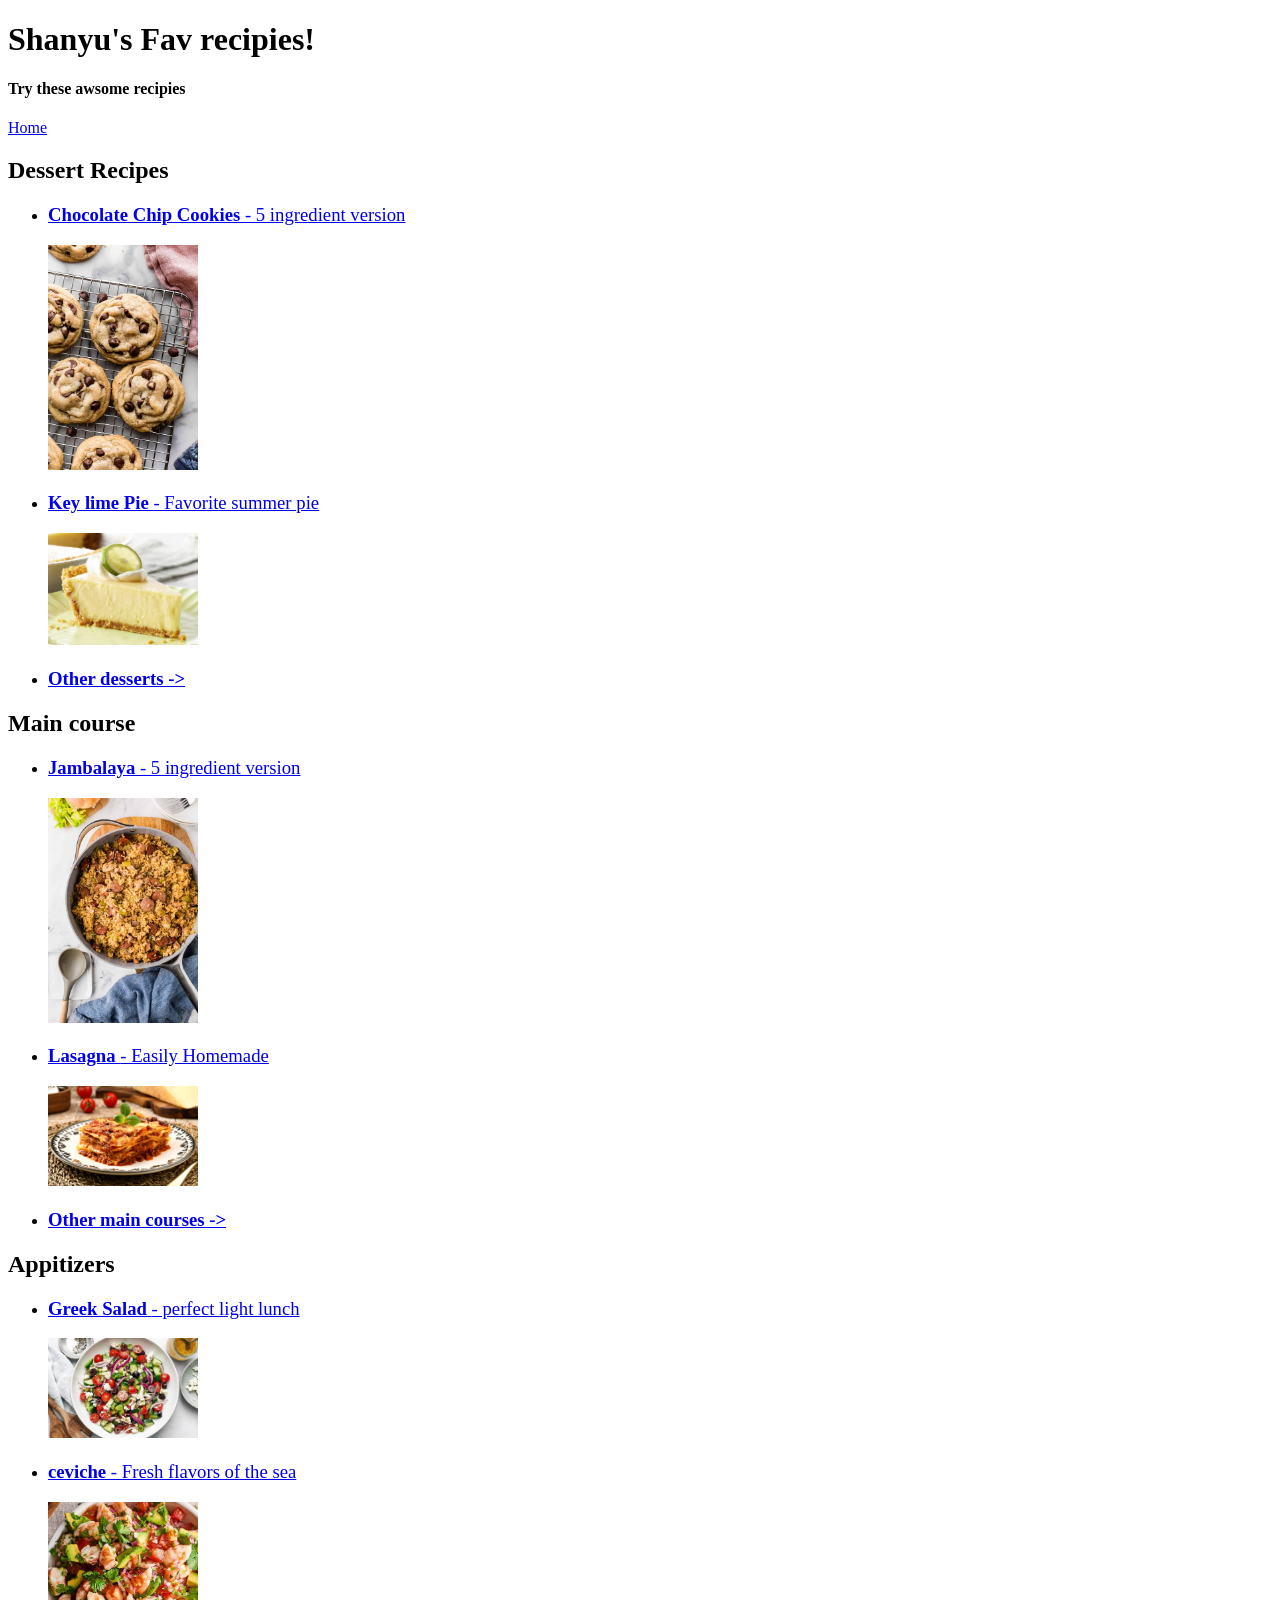
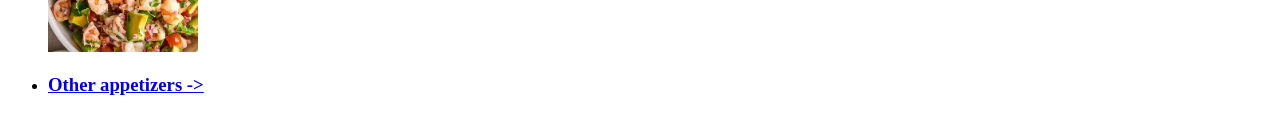
==== html/index.html @ b27feed3 "the full site, with main page, sections and individual recipies" ====
<!doctype html>
<html lang="en">
<head>
    <meta charset="UTF-8">
    <meta name="viewport" content="width=device-width, initial-scale=1">
    <title>Shanyu's Fav recipies!</title> <!-- Main heading on tab -->
</head>

<body>
    <h1>Shanyu's Fav recipies!</h1> <!-- Main heading of page -->
    <h4>Try these awsome  recipies</h4>

    <a href="index.html"> Home </a>

    <section>
        <h2>Dessert Recipes</h2>
        <ul >
            <li>
                <a href="cookie.html" >
                    <h3>Chocolate Chip Cookies <span style="font-weight: normal;"> - 5 ingredient version</span> </h3>
                    <img src="../images/desserts/cookies.jpeg" alt="Chocolate chip cookies" width="150">
                </a>
            </li>
            <li>
                <a href="https://www.youtube.com/watch?v=fC7oUOUEEi4">
                    <h3> Key lime Pie <span style="font-weight: normal;"> - Favorite summer pie </span> </h3>
                    <img src="../images/desserts/keyLimePie.jpeg" alt="Key Lime Pie" width="150">
                </a>
            </li>
            <li>
                <a href="dessertsPage.html">
                    <h3>Other desserts -> </h3>
                </a>
            </li>

        </ul>
    </section>

    <section>
        <h2>Main course</h2>
        <ul >
            <li>
                <a href="jambalaya.html" >
                    <h3>Jambalaya <span style="font-weight: normal;"> - 5 ingredient version</span> </h3>
                    <img src="../images/mainCourse/jambalaya.jpeg" alt="Chocolate chip cookies" width="150">
                </a>
            </li>
            <li>
                <a href="https://www.youtube.com/watch?v=kaPgkpgIy58">
                    <h3> Lasagna <span style="font-weight: normal;"> - Easily Homemade </span> </h3>
                    <img src="../images/mainCourse/lasagna.jpg" alt="Lasagna" width="150">
                </a>
            </li>
            <li>
                <a href="mainCoursePage.html.html">
                    <h3>Other main courses -> </h3>
                </a>
            </li>



        </ul>
    </section>

    <section>
        <h2>Appitizers</h2>
        <ul >
            <li>
                <a href="greekSalad.html" >
                    <h3> Greek Salad <span style="font-weight: normal;"> - perfect light lunch </span> </h3>
                    <img src="../images/appitizer/greekSalad.jpeg" alt="Greek Salad" width="150">
                </a>
            </li>
            <li>
                <a href="https://www.youtube.com/watch?v=q0ZpOgpEiqs&list=RDq0ZpOgpEiqs&start_radio=1">
                    <h3> ceviche <span style="font-weight: normal;"> - Fresh flavors of the sea </span> </h3>
                    <img src="../images/appitizer/ceviche.jpg" alt="Ceviche" width="150">
                </a>
            </li>
            <li>
                <a href="appetizersPage.html">
                    <h3>Other appetizers -> </h3>
                </a>
            </li>

        </ul>
    </section>

</body>
</html>
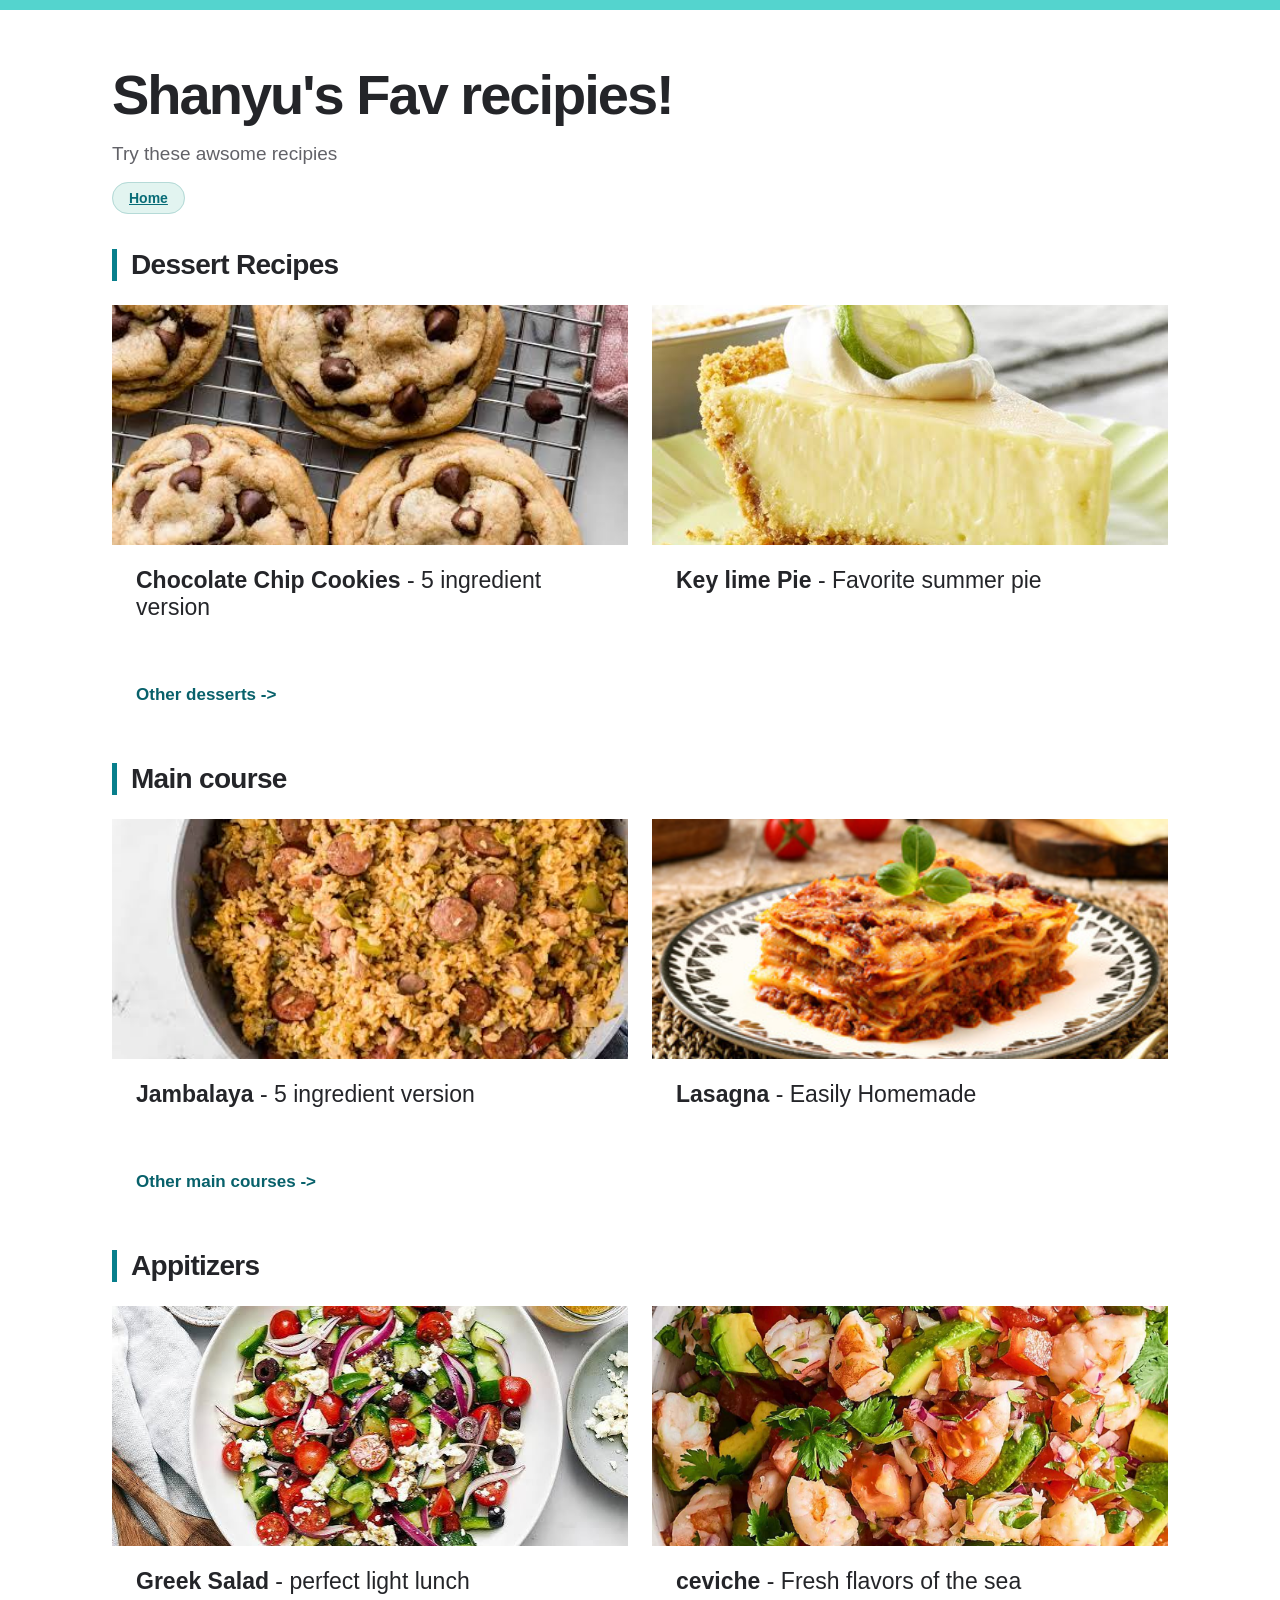
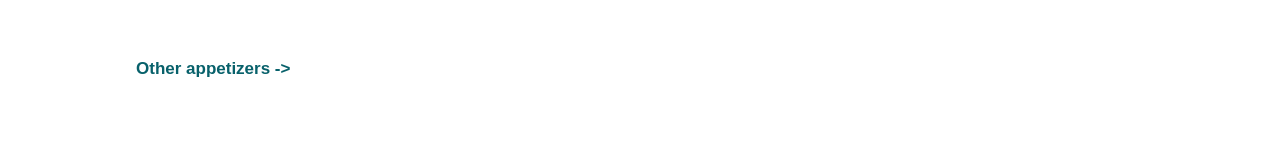
==== commit c990a375: "the full site, with main page, sections and individual recipies// now added css and small changeg to" ====
--- a/html/index.html
+++ b/html/index.html
@@ -4,6 +4,7 @@
     <meta charset="UTF-8">
     <meta name="viewport" content="width=device-width, initial-scale=1">
     <title>Shanyu's Fav recipies!</title> <!-- Main heading on tab -->
+    <link rel="stylesheet" href="../css.css">
 </head>
 
 <body>
@@ -14,7 +15,7 @@
 
     <section>
         <h2>Dessert Recipes</h2>
-        <ul >
+        <ul class="recipe-grid">
             <li>
                 <a href="cookie.html" >
                     <h3>Chocolate Chip Cookies <span style="font-weight: normal;"> - 5 ingredient version</span> </h3>
@@ -27,7 +28,7 @@
                     <img src="../images/desserts/keyLimePie.jpeg" alt="Key Lime Pie" width="150">
                 </a>
             </li>
-            <li>
+            <li class="browse-more">
                 <a href="dessertsPage.html">
                     <h3>Other desserts -> </h3>
                 </a>
@@ -38,7 +39,7 @@
 
     <section>
         <h2>Main course</h2>
-        <ul >
+        <ul class="recipe-grid">
             <li>
                 <a href="jambalaya.html" >
                     <h3>Jambalaya <span style="font-weight: normal;"> - 5 ingredient version</span> </h3>
@@ -51,8 +52,8 @@
                     <img src="../images/mainCourse/lasagna.jpg" alt="Lasagna" width="150">
                 </a>
             </li>
-            <li>
-                <a href="mainCoursePage.html.html">
+            <li class="browse-more">
+                <a href="mainCoursePage.html">
                     <h3>Other main courses -> </h3>
                 </a>
             </li>
@@ -64,7 +65,7 @@
 
     <section>
         <h2>Appitizers</h2>
-        <ul >
+        <ul class="recipe-grid">
             <li>
                 <a href="greekSalad.html" >
                     <h3> Greek Salad <span style="font-weight: normal;"> - perfect light lunch </span> </h3>
@@ -77,7 +78,7 @@
                     <img src="../images/appitizer/ceviche.jpg" alt="Ceviche" width="150">
                 </a>
             </li>
-            <li>
+            <li class="browse-more">
                 <a href="appetizersPage.html">
                     <h3>Other appetizers -> </h3>
                 </a>
--- a/css.css
+++ b/css.css
@@ -0,0 +1,249 @@
+* {
+    box-sizing: border-box;
+}
+
+html {
+    background-color: #ffffff;
+    border-top: 10px solid #54d4ce;
+}
+
+body {
+    max-width: 1120px;
+    margin: 0 auto; /* auto centers the page horizontally. */
+    padding: 52px 32px 72px; /* top, left and right, bottom */
+    font-family: Arial, Helvetica, sans-serif;
+    color: #242529;
+}
+
+h1 {
+    max-width: 850px;
+    margin: 0 0 16px;
+    font-size: 56px;
+    font-weight: 800;
+    letter-spacing: -2px;
+}
+
+h2 {
+    margin: 0 0 22px;
+    padding-left: 14px;
+    border-left: 5px solid #087f8c;
+    font-size: 28px;
+    letter-spacing: -0.7px;
+}
+
+
+body > h4 {
+    margin: 0 0 24px;
+    color: #626268;
+    font-size: 19px;
+    font-weight: normal;
+}
+
+a {
+    color: #086c77;
+}
+
+a:hover {
+    color: #034b53;
+}
+
+
+body > a {
+    padding: 7px 16px;
+    margin-bottom: 12px;
+    border: 1px solid #b5dad7;
+    border-radius: 30px;
+    background-color: #e2f4f0;
+    font-size: 14px;
+    font-weight: bold;
+}
+
+section {
+    margin-top: 42px;
+}
+
+img {
+    display: block; /* Removes the small gap below inline images. */
+    max-width: 100%;
+    height: auto;
+}
+
+
+.recipe-grid {
+    display: grid;
+    grid-template-columns: repeat(2, 1fr); /* Two equally wide columns. */
+    gap: 24px;
+    padding: 0;
+    margin: 24px 0 0;
+    list-style: none; /* nothing for the list BLANKKKKKKK*/
+}
+
+.recipe-grid > li {
+    min-width: 0;
+}
+
+.recipe-grid a {
+    display: flex;
+    flex-direction: column;
+    height: 100%;
+    overflow: hidden; /* Clips the photo stops it . */
+    background-color: #ffffff;
+    color: #242529;
+    text-decoration: none;
+}
+
+.recipe-grid img {
+    order: -1; /* Shows the photo above its title in this flex container. */
+    width: 100%;
+    height: 240px;
+    object-fit: cover; /* Fills the photo area without stretching. */
+}
+
+.recipe-grid h3 {
+    margin: 0;
+    padding: 22px 24px 24px;
+    font-size: 23px;
+}
+
+
+.browse-more a {
+    border-color: #c4e6df;
+    color: #08616b;
+    box-shadow: none;
+}
+
+.browse-more h3 {
+    padding: 16px 24px;
+    font-size: 17px;
+}
+
+
+
+.recipe-page {
+    max-width: 900px; /* Shorter lines make instructions easier to read. */
+}
+
+.recipe-page > h3 {
+    margin-top: 24px;
+    font-size: 19px;
+    font-weight: normal;
+    line-height: 1.7;
+}
+
+.recipe-page > h5 {
+    color: #626268;
+    font-size: 13px;
+    font-weight: normal;
+}
+
+.recipe-page > img {
+    width: 100%;
+    max-height: 460px;
+    object-fit: cover;
+    margin: 28px 0;
+    border-radius: 18px;
+    box-shadow: 0 8px 24px #2425291a;
+}
+
+.recipe-page section {
+    padding: 28px;
+    border: 1px solid #e4e2dc;
+    border-radius: 16px;
+    background-color: #ffffff;
+    box-shadow: 4px 4px 0 #e7e4dc;
+}
+
+
+#ingredients {
+    background-color: #eaf6f1;
+}
+
+.recipe-page li {
+    margin-bottom: 12px;
+    padding-left: 6px;
+}
+
+.recipe-page li::marker {
+    color: #087f8c; /*bullet point or list*/
+    font-weight: bold;
+}
+
+table {
+    width: 100%;
+    border-collapse: collapse;
+}
+
+th, td {
+    padding: 12px 8px;
+    border-bottom: 1px solid #e4e2dc;
+    text-align: left;
+}  /*for table */
+
+
+
+
+
+/*!*universal selector*!*/
+/**{*/
+/*    color: sienna;*/
+/*}*/
+/*!*element selector*!*/
+/*h1{*/
+/*    background-color: blanchedalmond;*/
+/*}*/
+/*p{*/
+/*    color: black;*/
+
+/*}*/
+/*!*for class*!*/
+/*.alert-text{*/
+
+/*    color: deeppink;*/
+/*}*/
+/*!*p element and (.) class together is this *!*/
+/*p.alert-text{*/
+
+/*}*/
+/*!*# for id *!*/
+/*#nutritionFacts{*/
+/* color: saddlebrown;*/
+/*}*/
+/*!*grouping *!*/
+/*ul,ol {*/
+/*    list-style-position: unset;*/
+/*}*/
+/*!*extending*!*/
+/*ul{*/
+/*    list-style-position: inside;*/
+/*    list-style-type: circle;*/
+/*}*/
+/*ol{*/
+/*    list-style-position: outside;*/
+/*    list-style-type: upper-roman;*/
+/*}*/
+
+/*h2 + p.alert-text{*/
+/*    color: gray;*/
+/*}*/
+/*!*decendent combinator / direct child or other decendent*!*/
+/*a p {*/
+/*    color: coral;*/
+/*}*/
+/*!*direct decendent also p alert text *!*/
+/*h1 > p.alert-text{*/
+
+/*}*/
+/*!*same specificity later one take place, only resolves conflict *!*/
+/*!*selectors & conbinators*!*/
+/*!*styling conflicts*!*/
+
+/*!*border box reset *!*/
+/*html *{*/
+/*    box-sizing: border-box;*/
+
+/*}*/
+/**, *:before, *:after, *:after {*/
+/*    box-sizing: inherit;*/
+/*}*/
+
+/*!*in line elements?*!*/
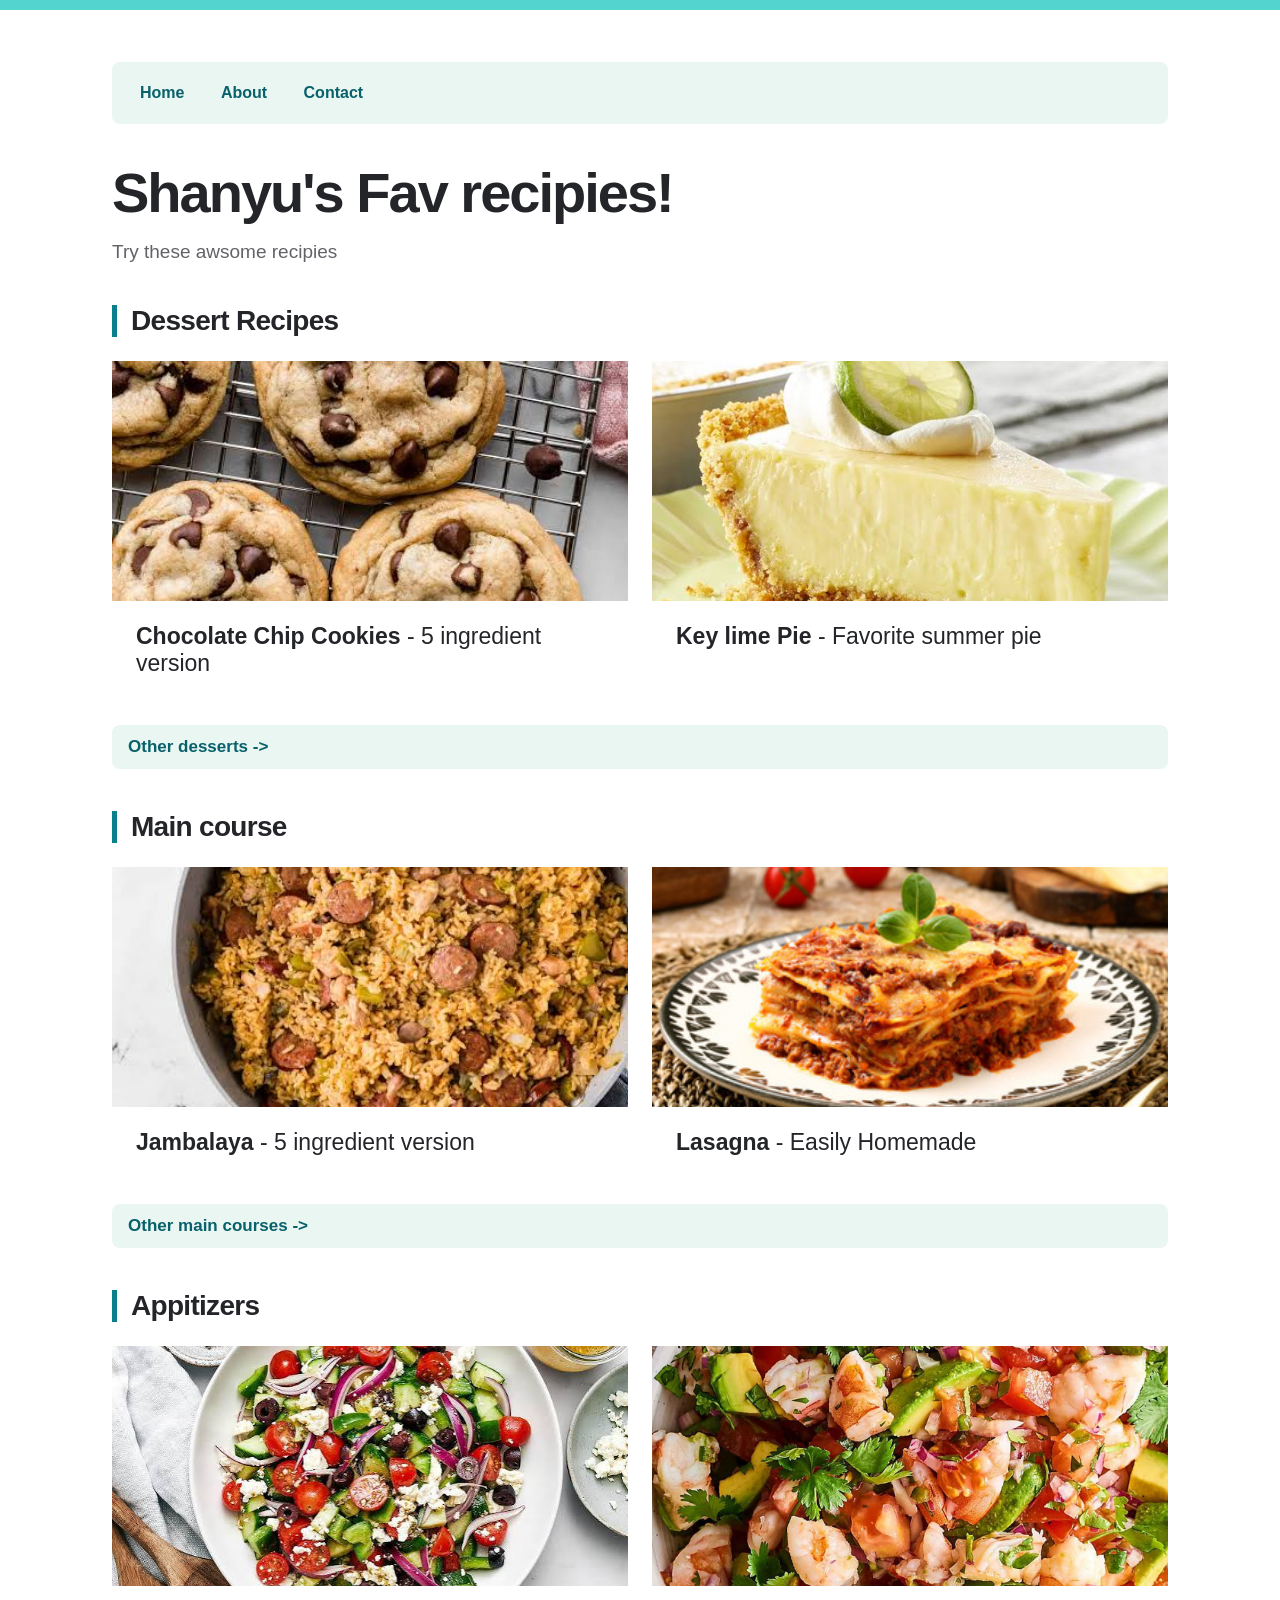
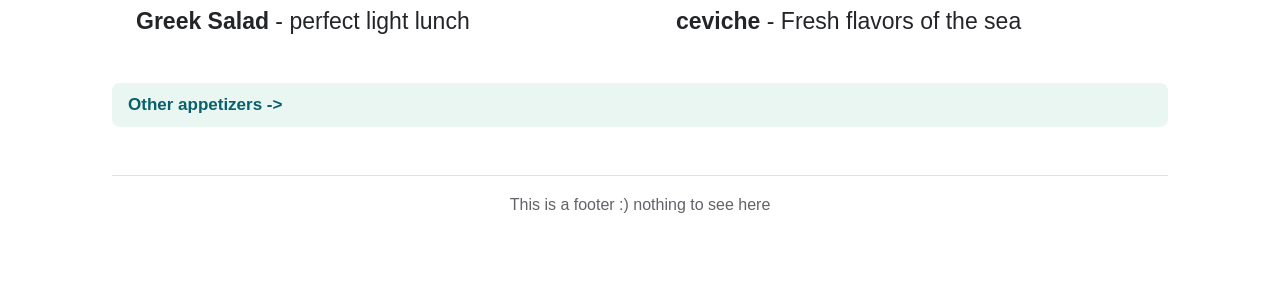
==== commit c87b2f1a: "footer and nav bar added" ====
--- a/html/index.html
+++ b/html/index.html
@@ -3,15 +3,20 @@
 <head>
     <meta charset="UTF-8">
     <meta name="viewport" content="width=device-width, initial-scale=1">
-    <title>Shanyu's Fav recipies!</title> <!-- Main heading on tab -->
+    <title>Shanyu's Fav recipies!</title>
     <link rel="stylesheet" href="../css.css">
 </head>
 
 <body>
-    <h1>Shanyu's Fav recipies!</h1> <!-- Main heading of page -->
+    <nav class="navbar">
+        <a href="index.html" class="active" aria-current="page">Home</a>
+        <a href="about.html">About</a>
+        <a href="contact.html">Contact</a>
+    </nav>
+
+    <h1>Shanyu's Fav recipies!</h1>
     <h4>Try these awsome  recipies</h4>
 
-    <a href="index.html"> Home </a>
 
     <section>
         <h2>Dessert Recipes</h2>
@@ -87,5 +92,8 @@
         </ul>
     </section>
 
+    <footer>
+        <p>This is a footer :) nothing to see here</p>
+    </footer>
 </body>
 </html>
--- a/css.css
+++ b/css.css
@@ -11,7 +11,7 @@
     max-width: 1120px;
     margin: 0 auto; /* auto centers the page horizontally. */
     padding: 52px 32px 72px; /* top, left and right, bottom */
-    font-family: Arial, Helvetica, sans-serif;
+    font-family: sans-serif;
     color: #242529;
 }
 
@@ -42,11 +42,6 @@
 a {
     color: #086c77;
 }
-
-a:hover {
-    color: #034b53;
-}
-
 
 body > a {
     padding: 7px 16px;
@@ -106,17 +101,50 @@
 }
 
 
+/* The homepage browse link fills both recipe columns. */
+.recipe-grid .browse-more {
+    grid-column: 1 / -1;
+}
+
+/* Remove the bullets and indentation from the More Recipes list. */
+ul.browse-more {
+    list-style: none;
+    padding: 0;
+    margin: 0;
+}
+
+.recipe-page .browse-more li {
+    padding-left: 0;
+}
+
+/* Put the photo and recipe name beside each other. */
 .browse-more a {
-    border-color: #c4e6df;
+    display: flex;
+    flex-direction: row;
+    align-items: center;
+    gap: 14px;
+    padding: 12px 16px;
+    background-color: #eaf6f1;
+    border-radius: 8px;
     color: #08616b;
-    box-shadow: none;
+    font-size: 17px;
+    font-weight: bold;
+    text-decoration: none;
+}
+
+.browse-more img {
+    width: 72px;
+    height: 72px;
+    object-fit: cover;
+    border-radius: 6px;
+
 }
 
 .browse-more h3 {
-    padding: 16px 24px;
+    margin: 0;
+    padding: 0;
     font-size: 17px;
 }
-
 
 
 .recipe-page {
@@ -181,7 +209,67 @@
 
 
 
-
+.navbar {
+    margin-bottom: 36px;
+    padding: 12px;
+    background-color: #eaf6f1;
+    border-radius: 8px;
+}
+
+.navbar a {
+    display: inline-block; /* Links sit beside each other and accept padding. */
+    padding: 10px 16px;
+    color: #08616b;
+    font-weight: bold;
+    text-decoration: none; /* Removes the link underline. */
+    border-radius: 6px;
+}
+
+
+.info-page {
+    max-width: 720px;
+    padding: 28px;
+    background-color: #f5faf7;
+    border: 1px solid #d6e7df;
+    border-radius: 12px;
+    line-height: 1.7;
+}
+
+.info-page h1 {
+    font-size: 36px;
+    line-height: 1.2;
+    letter-spacing: -1px;
+}
+
+.info-page h2 {
+    margin-top: 28px;
+    font-size: 24px;
+}
+
+.info-page address {
+    font-style: normal; /* cuz the text is italic by default. */
+}
+
+.chef-photo {
+    width: 320px;
+    max-width: 100%;
+    height: auto;
+    margin: 24px auto; /* Adds space above/below and centers the photo. */
+    border-radius: 12px; /* Rounds the corners. */
+}
+
+
+footer {
+    margin-top: 48px;
+    padding: 20px 0;
+    border-top: 1px solid #d6e7df;
+    color: #626268;
+    text-align: center;
+}
+
+footer p {
+    margin: 0;
+}
 
 /*!*universal selector*!*/
 /**{*/
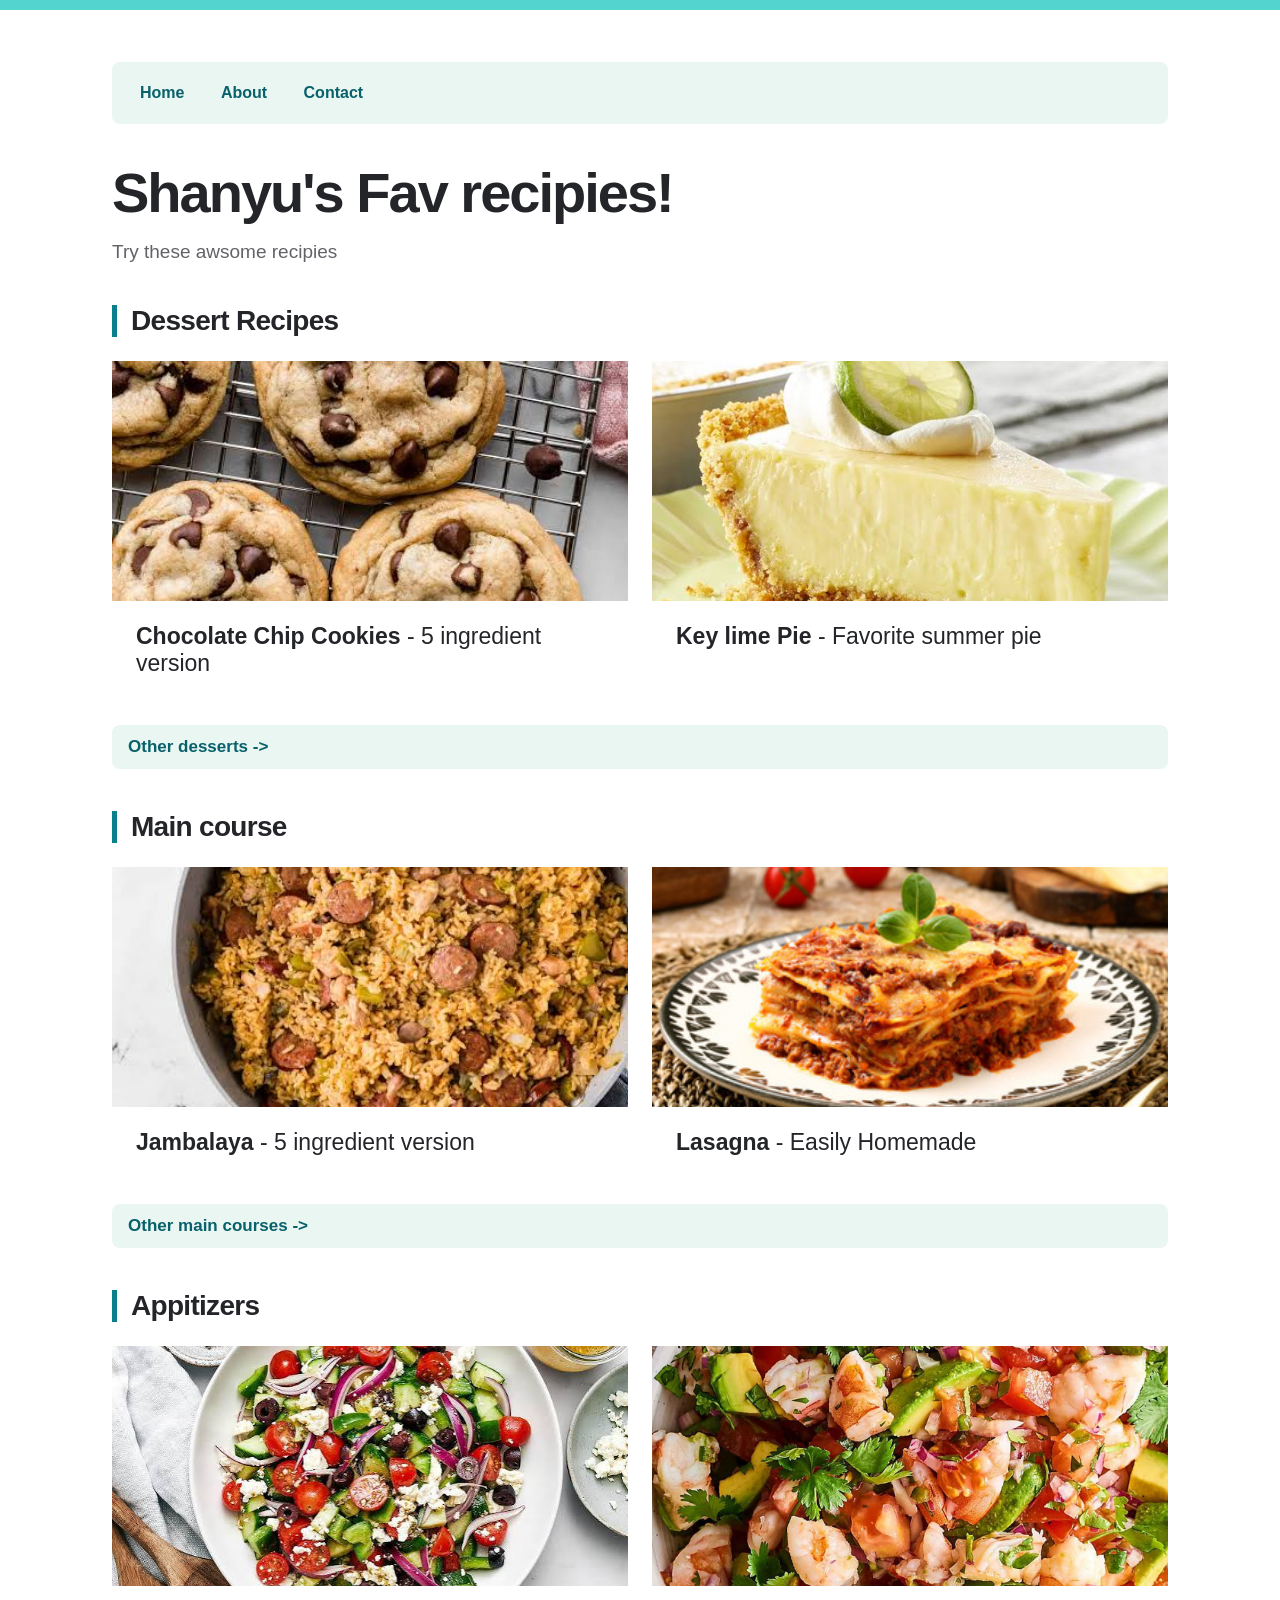
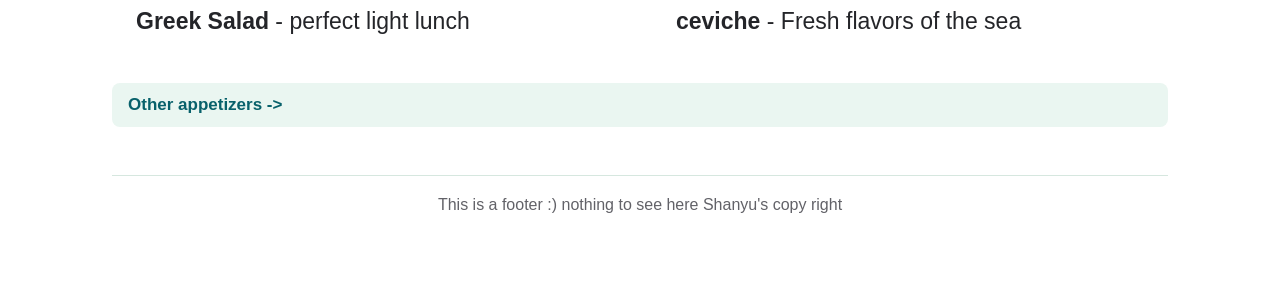
==== commit 55fe9840: "small changes" ====
--- a/html/index.html
+++ b/html/index.html
@@ -93,7 +93,7 @@
     </section>
 
     <footer>
-        <p>This is a footer :) nothing to see here</p>
+        <p>This is a footer :) nothing to see here Shanyu's copy right</p>
     </footer>
 </body>
 </html>
